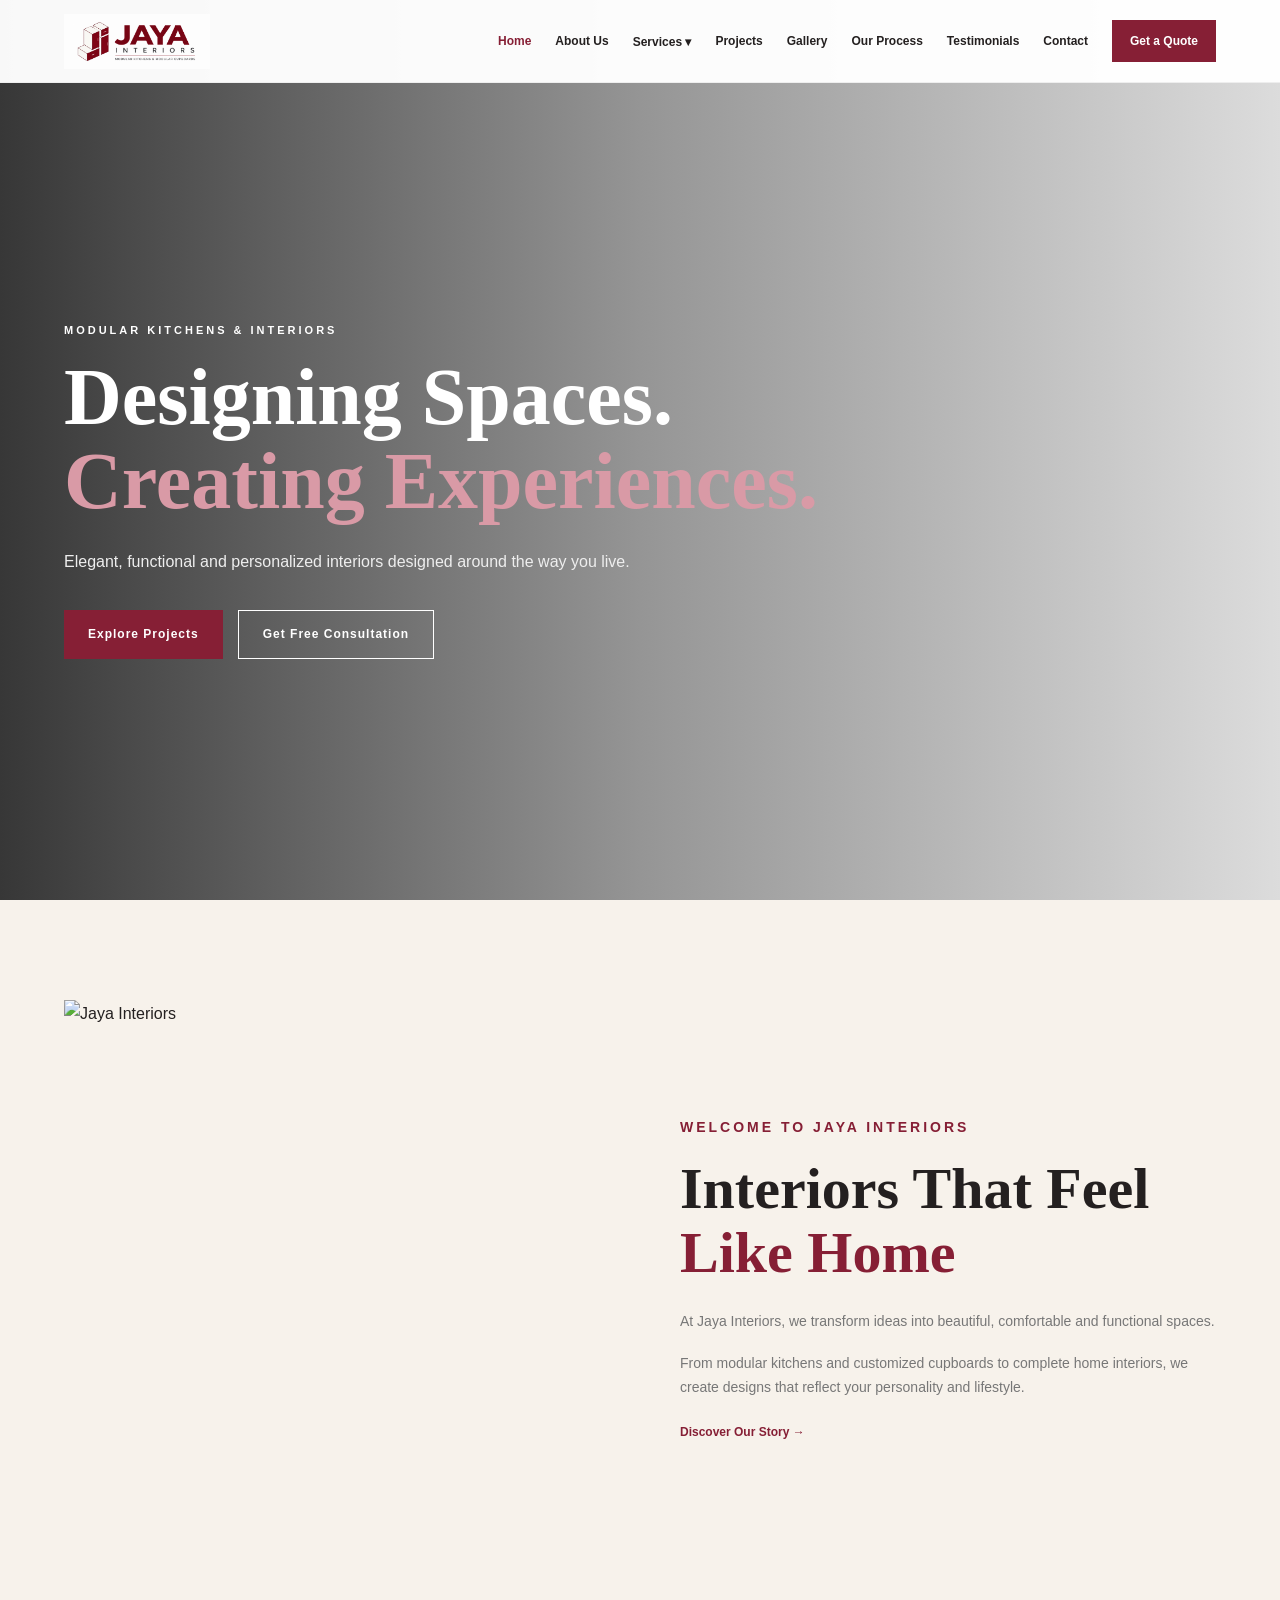
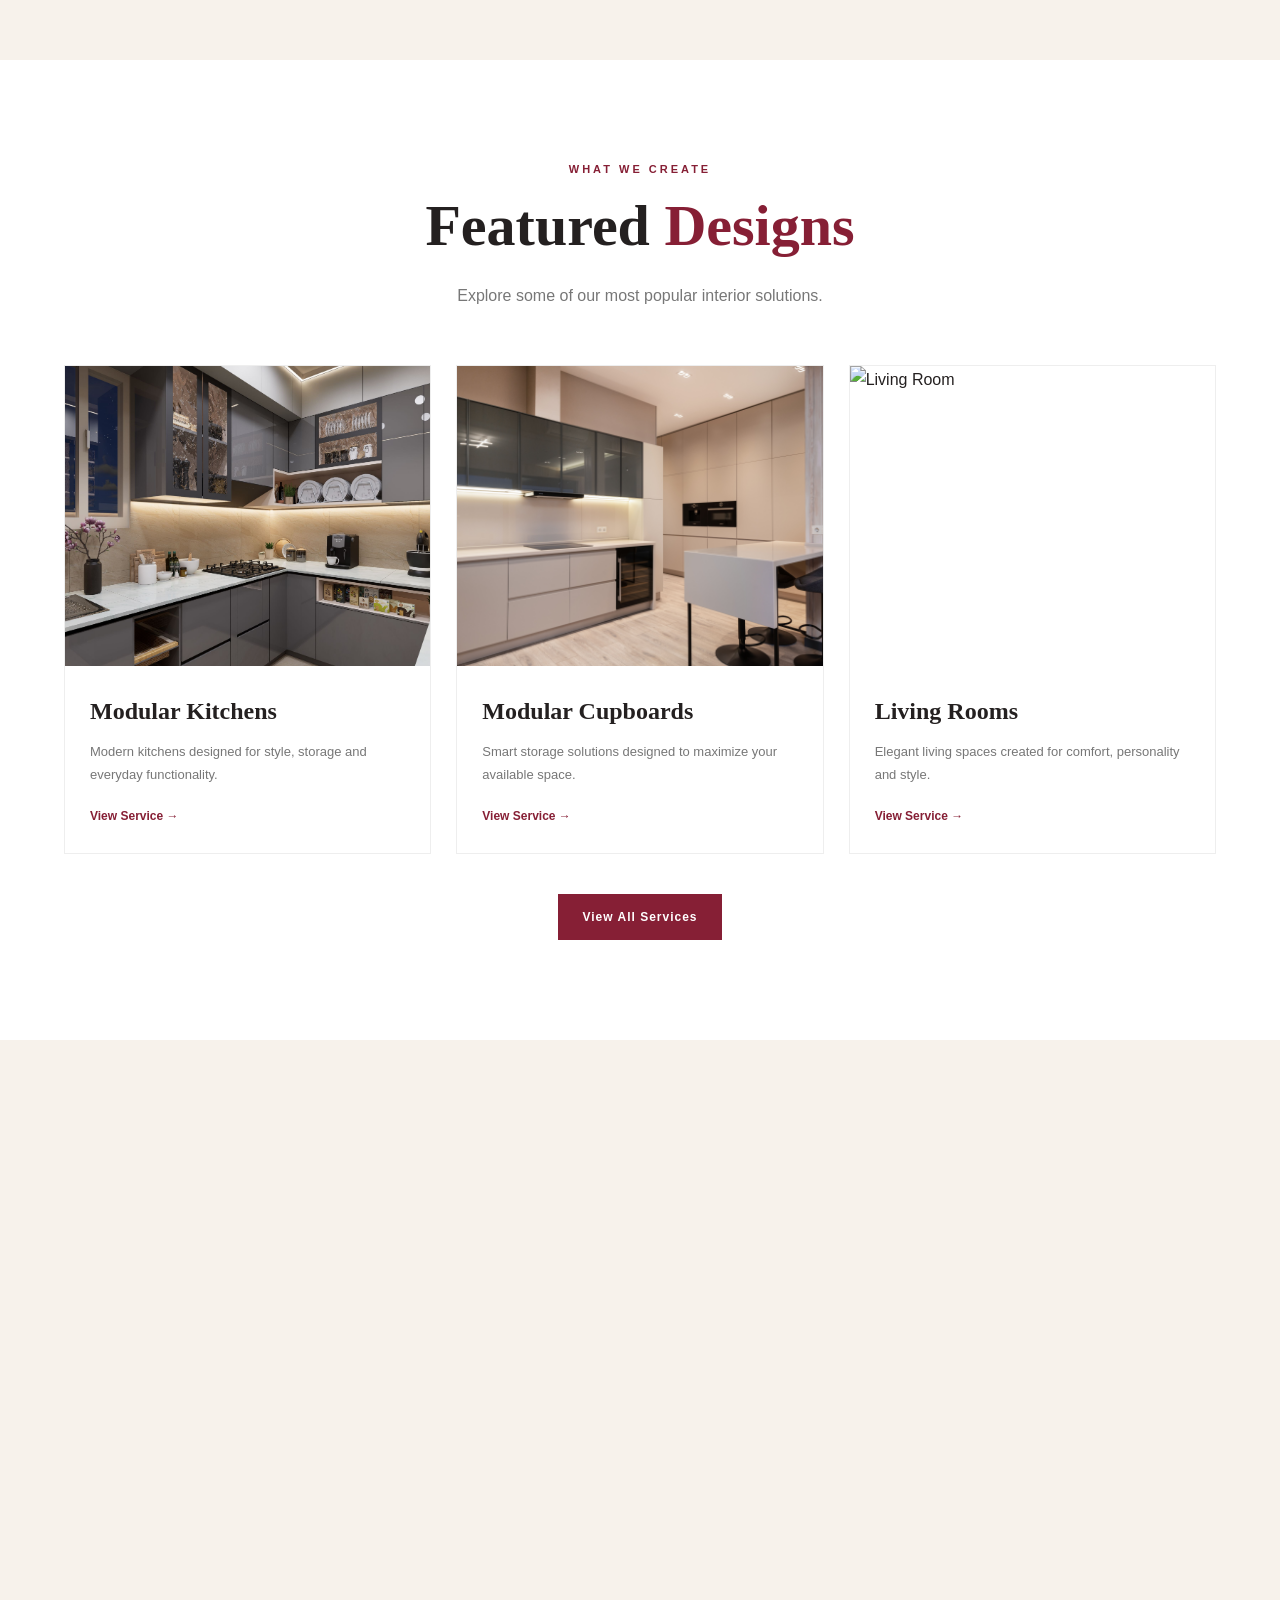
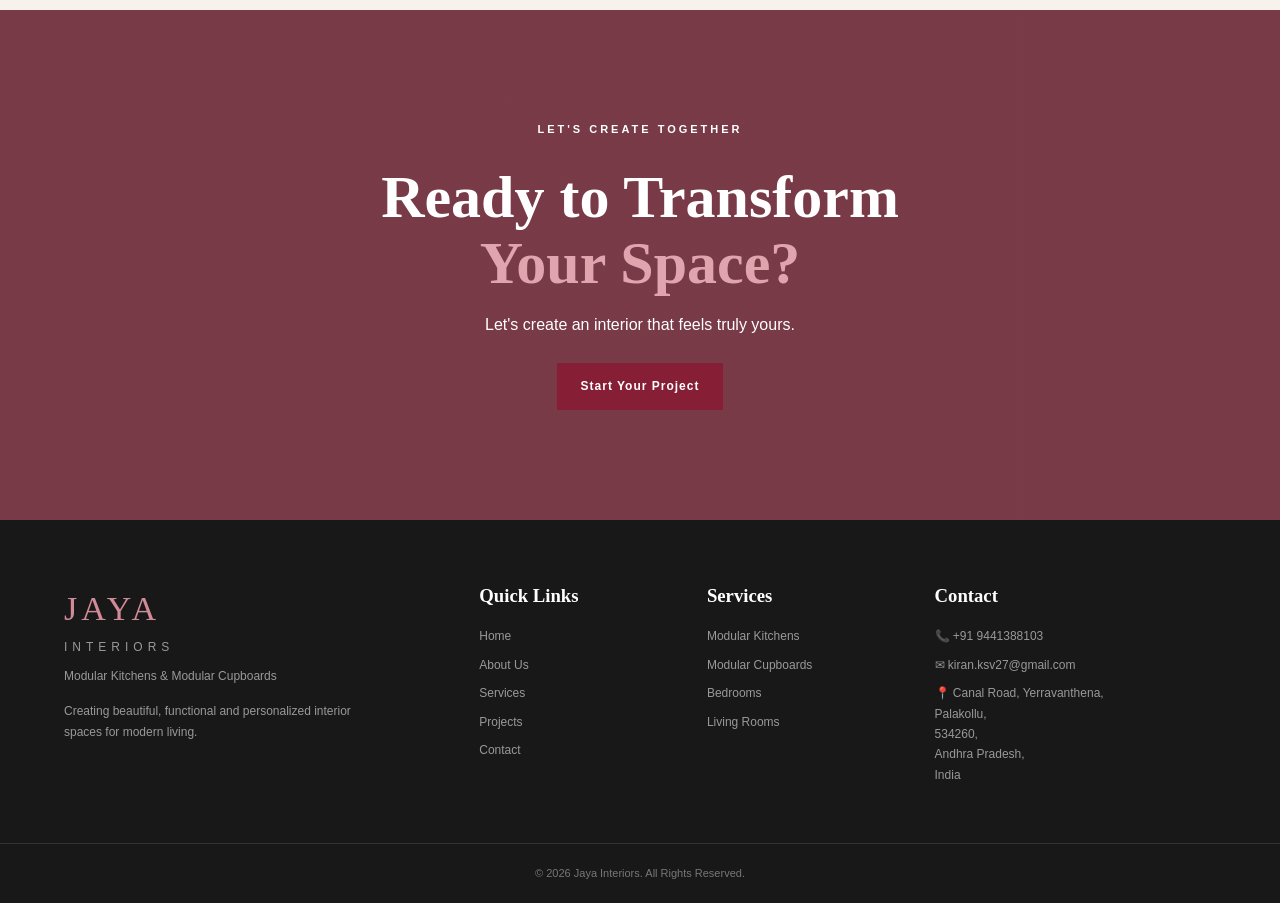
==== index.html @ 392b56a0 "Initial Jaya Interiors website" ====
<!DOCTYPE html>
<html lang="en">
<head>
    <meta charset="UTF-8">
    <meta name="viewport" content="width=device-width, initial-scale=1.0">

    <title>Jaya Interiors | Home</title>

    <link rel="stylesheet" href="css/style.css">
</head>
<body>

<!-- HEADER -->

<header class="header">

    <div class="container nav-container">
        <!-- <a href="index.html" class="logo">
            <span>JAYA</span>
            <small>INTERIORS</small>
        </a> -->
        <a href="index.html" class="logo">
    <img src="images/logo.png" alt="Jaya Interiors Logo">
</a>

        <nav class="navbar" id="navbar">

            <a href="index.html" class="active">Home</a>
            <a href="about.html">About Us</a>

            <div class="dropdown">

                <a href="services.html">
                    Services ▾
                </a>

                <div class="dropdown-menu">

                    <a href="services.html#kitchen">Modular Kitchens</a>
                    <a href="services.html#cupboards">Modular Cupboards</a>
                    <a href="services.html#bedroom">Bedroom Interiors</a>
                    <a href="services.html#living">Living Room</a>
                    <a href="services.html#office">Office Interiors</a>

                </div>

            </div>

            <a href="projects.html">Projects</a>
            <a href="gallery.html">Gallery</a>
            <a href="process.html">Our Process</a>
            <a href="testimonials.html">Testimonials</a>
            <a href="contact.html">Contact</a>

            <a href="contact.html" class="quote-btn">
                Get a Quote
            </a>

        </nav>

        <button class="menu-toggle" id="menuToggle">
            ☰
        </button>

    </div>

</header>


<!-- HERO -->

<section class="hero">

    <div class="hero-overlay"></div>

    <div class="container hero-content">

        <p class="eyebrow">
            MODULAR KITCHENS & INTERIORS
        </p>

        <h1>
            Designing Spaces.<br>
            <span>Creating Experiences.</span>
        </h1>

        <p class="hero-text">
            Elegant, functional and personalized interiors
            designed around the way you live.
        </p>

        <div class="buttons">

            <a href="projects.html" class="btn primary">
                Explore Projects
            </a>

            <a href="contact.html" class="btn outline">
                Get Free Consultation
            </a>

        </div>

    </div>

</section>


<!-- INTRODUCTION -->

<section class="section cream">

    <div class="container two-column">

        <div class="image-box reveal">

            <img
                src="https://images.unsplash.com/photo-1600607687920-4e2a09cf159d?auto=format&fit=crop&w=1000&q=80"
                alt="Jaya Interiors">

        </div>

        <div class="content reveal">

            <p class="eyebrow dark">
                WELCOME TO JAYA INTERIORS
            </p>

            <h2>
                Interiors That Feel <span>Like Home</span>
            </h2>

            <p>
                At Jaya Interiors, we transform ideas into beautiful,
                comfortable and functional spaces.
            </p>

            <p>
                From modular kitchens and customized cupboards to
                complete home interiors, we create designs that reflect
                your personality and lifestyle.
            </p>

            <a href="about.html" class="text-link">
                Discover Our Story →
            </a>

        </div>

    </div>

</section>


<!-- FEATURED DESIGNS -->

<section class="section">

    <div class="container">

        <div class="section-heading reveal">

            <p class="eyebrow dark">
                WHAT WE CREATE
            </p>

            <h2>
                Featured <span>Designs</span>
            </h2>

            <p>
                Explore some of our most popular interior solutions.
            </p>

        </div>


        <div class="cards-3">


            <div class="design-card reveal">

                <img
                    src="/images/modular kitchen.jpg"
                    alt="Modular Kitchen">

                <div class="card-content">

                    <h3>Modular Kitchens</h3>

                    <p>
                        Modern kitchens designed for style,
                        storage and everyday functionality.
                    </p>

                    <a href="services.html#kitchen">
                        View Service →
                    </a>

                </div>

            </div>


            <div class="design-card reveal">

                <img
                    src="/images/Modular Cupboards.jpg"
                    alt="Modular Cupboards">

                <div class="card-content">

                    <h3>Modular Cupboards</h3>

                    <p>
                        Smart storage solutions designed to
                        maximize your available space.
                    </p>

                    <a href="services.html#cupboards">
                        View Service →
                    </a>

                </div>

            </div>


            <div class="design-card reveal">

                <img
                    src="https://images.unsplash.com/photo-1600210492486-724fe5c67fb0?auto=format&fit=crop&w=1000&q=80"
                    alt="Living Room">

                <div class="card-content">

                    <h3>Living Rooms</h3>

                    <p>
                        Elegant living spaces created for
                        comfort, personality and style.
                    </p>

                    <a href="services.html#living">
                        View Service →
                    </a>

                </div>

            </div>

        </div>

        <div class="center-button">

            <a href="services.html" class="btn primary">
                View All Services
            </a>

        </div>

    </div>

</section>


<!-- WHY US -->

<section class="section cream">

    <div class="container">

        <div class="section-heading reveal">

            <p class="eyebrow dark">
                WHY CHOOSE US
            </p>

            <h2>
                Why <span>Jaya Interiors?</span>
            </h2>

        </div>


        <div class="features-4">

            <div class="feature reveal">
                <div class="feature-icon">✦</div>
                <h3>Personalized Design</h3>
                <p>
                    Every design is created according to
                    your needs and lifestyle.
                </p>
            </div>

            <div class="feature reveal">
                <div class="feature-icon">◆</div>
                <h3>Quality Craftsmanship</h3>
                <p>
                    We focus on quality materials and
                    detailed finishing.
                </p>
            </div>

            <div class="feature reveal">
                <div class="feature-icon">◇</div>
                <h3>Smart Planning</h3>
                <p>
                    We make the best possible use of
                    every corner.
                </p>
            </div>

            <div class="feature reveal">
                <div class="feature-icon">✓</div>
                <h3>Customer Satisfaction</h3>
                <p>
                    Your vision and satisfaction are
                    always our priority.
                </p>
            </div>

        </div>

    </div>

</section>


<!-- CTA -->

<section class="cta">

    <div class="container cta-content">

        <p class="eyebrow">
            LET'S CREATE TOGETHER
        </p>

        <h2>
            Ready to Transform<br>
            <span>Your Space?</span>
        </h2>

        <p>
            Let's create an interior that feels truly yours.
        </p>

        <a href="contact.html" class="btn primary">
            Start Your Project
        </a>

    </div>

</section>


<!-- FOOTER -->

<footer class="footer">

    <div class="container footer-grid">

        <div>

            <div class="footer-logo">
                JAYA
            </div>

            <p class="footer-logo-sub">
                INTERIORS
            </p>

            <p>
                Modular Kitchens & Modular Cupboards
            </p>

            <p class="footer-about">
                Creating beautiful, functional and personalized
                interior spaces for modern living.
            </p>

        </div>


        <div>

            <h3>Quick Links</h3>

            <a href="index.html">Home</a>
            <a href="about.html">About Us</a>
            <a href="services.html">Services</a>
            <a href="projects.html">Projects</a>
            <a href="contact.html">Contact</a>

        </div>


        <div>

            <h3>Services</h3>

            <a href="services.html#kitchen">Modular Kitchens</a>
            <a href="services.html#cupboards">Modular Cupboards</a>
            <a href="services.html#bedroom">Bedrooms</a>
            <a href="services.html#living">Living Rooms</a>

        </div>


        <div>

            <h3>Contact</h3>

            <p>📞 +91 9441388103</p>
            <p>✉ kiran.ksv27@gmail.com</p>
            <p>📍 Canal Road, Yerravanthena,<br>Palakollu,<br>534260,<br>Andhra Pradesh, <br>India</p>

        </div>

    </div>


    <div class="copyright">

        © <span class="year"></span> Jaya Interiors.
        All Rights Reserved.

    </div>

</footer>


<script src="js/script.js"></script>

</body>
</html>
---- css/style.css ----
/* =========================
   RESET
========================= */

* {
    margin: 0;
    padding: 0;
    box-sizing: border-box;
}

html {
    scroll-behavior: smooth;
}

body {
    font-family: Arial, sans-serif;
    color: #242020;
    background: #fff;
    line-height: 1.7;
}

img {
    width: 100%;
    display: block;
}

a {
    text-decoration: none;
    color: inherit;
}

.container {
    width: min(1180px, 90%);
    margin: auto;
}


/* =========================
   COLORS
========================= */

:root {
    --burgundy: #861f35;
    --dark-burgundy: #651426;
    --cream: #f7f2eb;
    --dark: #1b1b1b;
    --gray: #777;
    --white: #fff;
}


/* =========================
   HEADER
========================= */

.header {
    position: fixed;
    top: 0;
    left: 0;

    width: 100%;

    z-index: 1000;

    background: rgba(255,255,255,.97);

    border-bottom: 1px solid #eee;

    transition: .3s;
}

.header.scrolled {
    box-shadow: 0 5px 25px rgba(0,0,0,.1);
}

.nav-container {
    height: 82px;

    display: flex;
    align-items: center;
    justify-content: space-between;
}


/* LOGO */

/* .logo {
    display: flex;
    flex-direction: column;

    line-height: 1;
}

.logo span {
    font-family: Georgia, serif;

    font-size: 29px;

    font-weight: bold;

    letter-spacing: 3px;

    color: var(--burgundy);
}

.logo small {
    font-size: 9px;

    letter-spacing: 6px;

    color: #444;

    margin-top: 5px;
} */
 .logo img {
    width: 180px;
    height: 55px;
    object-fit: contain;
    object-position: left center;
}


/* NAV */


.navbar {
    display: flex;

    align-items: center;

    gap: 24px;
}

.navbar > a,
.dropdown > a {
    font-size: 12px;

    font-weight: 600;

    position: relative;
}

.navbar > a:hover,
.dropdown > a:hover,
.navbar .active {
    color: var(--burgundy);
}


/* DROPDOWN */

.dropdown {
    position: relative;
}

.dropdown-menu {
    position: absolute;

    top: 25px;

    left: -15px;

    width: 220px;

    background: white;

    padding: 12px;

    box-shadow: 0 10px 30px rgba(0,0,0,.12);

    display: none;
}

.dropdown:hover .dropdown-menu {
    display: block;
}

.dropdown-menu a {
    display: block;

    padding: 9px;

    font-size: 12px;
}

.dropdown-menu a:hover {
    color: var(--burgundy);

    background: var(--cream);
}


/* QUOTE */

.quote-btn {
    background: var(--burgundy);

    color: white !important;

    padding: 11px 18px;

    transition: .3s;
}

.quote-btn:hover {
    background: var(--dark-burgundy);
}


/* MOBILE */

.menu-toggle {
    display: none;

    border: none;

    background: none;

    font-size: 27px;

    color: var(--burgundy);

    cursor: pointer;
}


/* =========================
   HERO
========================= */

.hero {
    height: 100vh;

    min-height: 650px;

    position: relative;

    display: flex;

    align-items: center;

    background:
        url("https://images.unsplash.com/photo-1600210492486-724fe5c67fb0?auto=format&fit=crop&w=2000&q=85")
        center/cover;
}

.hero-overlay {
    position: absolute;

    inset: 0;

    background:
        linear-gradient(
            90deg,
            rgba(20,20,20,.85),
            rgba(20,20,20,.45),
            rgba(20,20,20,.15)
        );
}

.hero-content {
    position: relative;

    color: white;

    padding-top: 80px;
}

.eyebrow {
    font-size: 11px;

    font-weight: bold;

    letter-spacing: 3px;

    margin-bottom: 15px;
}

.eyebrow.dark {
    color: var(--burgundy);
}

.hero h1 {
    font-family: Georgia, serif;

    font-size: clamp(45px,7vw,80px);

    line-height: 1.05;
}

.hero h1 span,
h1 span,
h2 span {
    color: var(--burgundy);
}

.hero h1 span {
    color: #d99aa6;
}

.hero-text {
    max-width: 600px;

    margin: 25px 0 35px;

    color: #eee;
}


/* =========================
   BUTTONS
========================= */

.buttons {
    display: flex;

    gap: 15px;

    flex-wrap: wrap;
}

.btn {
    display: inline-flex;

    align-items: center;

    justify-content: center;

    padding: 13px 24px;

    font-size: 12px;

    font-weight: bold;

    letter-spacing: 1px;

    transition: .3s;
}

.btn.primary {
    background: var(--burgundy);

    color: white;
}

.btn.primary:hover {
    background: var(--dark-burgundy);

    transform: translateY(-3px);
}

.btn.outline {
    border: 1px solid white;

    color: white;
}

.btn.outline:hover {
    background: white;

    color: var(--dark);
}


/* =========================
   SECTIONS
========================= */

.section {
    padding: 100px 0;
}

.cream {
    background: var(--cream);
}

.two-column {
    display: grid;

    grid-template-columns: 1fr 1fr;

    gap: 80px;

    align-items: center;
}

.image-box img {
    height: 560px;

    object-fit: cover;
}

.content h2,
.section-heading h2 {
    font-family: Georgia, serif;

    font-size: clamp(38px,5vw,58px);

    line-height: 1.1;

    margin-bottom: 25px;
}

.content p {
    color: var(--gray);

    font-size: 14px;

    margin-bottom: 18px;
}

.text-link {
    color: var(--burgundy);

    font-size: 12px;

    font-weight: bold;
}

.section-heading {
    text-align: center;

    max-width: 650px;

    margin: auto auto 55px;
}

.section-heading > p:last-child {
    color: var(--gray);
}


/* =========================
   CARDS
========================= */

.cards-3 {
    display: grid;

    grid-template-columns: repeat(3,1fr);

    gap: 25px;
}

.design-card {
    background: white;

    border: 1px solid #eee;

    overflow: hidden;

    transition: .4s;
}

.design-card:hover {
    transform: translateY(-8px);

    box-shadow: 0 15px 40px rgba(0,0,0,.1);
}

.design-card img {
    height: 300px;

    object-fit: cover;

    transition: .5s;
}

.design-card:hover img {
    transform: scale(1.05);
}

.card-content {
    padding: 25px;
}

.card-content h3 {
    font-family: Georgia, serif;

    font-size: 24px;

    margin-bottom: 10px;
}

.card-content p {
    color: var(--gray);

    font-size: 13px;

    margin-bottom: 15px;
}

.card-content a {
    color: var(--burgundy);

    font-size: 12px;

    font-weight: bold;
}

.center-button {
    text-align: center;

    margin-top: 40px;
}


/* =========================
   FEATURES
========================= */

.features-4 {
    display: grid;

    grid-template-columns: repeat(4,1fr);

    gap: 25px;
}

.feature {
    text-align: center;

    padding: 30px 20px;

    background: white;
}

.feature-icon {
    width: 55px;
    height: 55px;

    margin: auto auto 20px;

    background: var(--burgundy);

    color: white;

    display: flex;

    align-items: center;

    justify-content: center;
}

.feature h3 {
    font-family: Georgia, serif;

    margin-bottom: 10px;
}

.feature p {
    color: var(--gray);

    font-size: 12px;
}


/* =========================
   CTA
========================= */

.cta {
    padding: 110px 0;

    text-align: center;

    color: white;

    background:
        linear-gradient(
            rgba(90,15,30,.82),
            rgba(90,15,30,.82)
        ),
        url("https://images.unsplash.com/photo-1600607687939-ce8a6c25118c?auto=format&fit=crop&w=2000&q=80")
        center/cover;
}

.cta h2 {
    font-family: Georgia, serif;

    font-size: clamp(38px,5vw,60px);

    line-height: 1.1;

    margin-bottom: 15px;
}

.cta h2 span {
    color: #e0a4ae;
}

.cta p {
    margin-bottom: 25px;
}


/* =========================
   PAGE HERO
========================= */

.page-hero {
    padding: 170px 0 90px;

    background: var(--cream);

    text-align: center;
}

.page-hero h1 {
    font-family: Georgia, serif;

    font-size: clamp(45px,6vw,70px);

    line-height: 1.1;

    margin-bottom: 15px;
}

.page-hero p:last-child {
    color: var(--gray);
}


/* =========================
   INFO CARDS
========================= */

.info-card {
    background: white;

    padding: 40px;

    border-top: 3px solid var(--burgundy);
}

.info-card h3 {
    font-family: Georgia, serif;

    font-size: 25px;

    margin-bottom: 15px;
}

.info-card p {
    color: var(--gray);

    font-size: 13px;
}


/* =========================
   DARK SECTION
========================= */

.dark-section {
    padding: 100px 0;

    background: var(--dark);

    color: white;
}

.center-content {
    text-align: center;
}

.center-content h2 {
    font-family: Georgia, serif;

    font-size: clamp(35px,5vw,55px);

    margin-bottom: 20px;
}

.center-content p {
    margin-bottom: 25px;

    color: #bbb;
}


/* =========================
   SERVICES
========================= */

.service-detail {
    display: grid;

    grid-template-columns: 1fr 1fr;

    gap: 70px;

    align-items: center;

    margin-bottom: 100px;
}

.service-detail.reverse img {
    order: 2;
}

.service-detail img {
    height: 450px;

    object-fit: cover;
}

.service-detail h2 {
    font-family: Georgia, serif;

    font-size: 48px;

    margin-bottom: 20px;
}

.service-detail p {
    color: var(--gray);

    font-size: 14px;
}

.service-detail ul {
    margin-top: 20px;

    padding-left: 20px;

    color: #555;

    font-size: 13px;
}


/* =========================
   PROJECTS
========================= */

.filter-buttons {
    display: flex;

    justify-content: center;

    gap: 10px;

    flex-wrap: wrap;

    margin-bottom: 45px;
}

.filter {
    border: 1px solid #ddd;

    background: white;

    padding: 10px 20px;

    cursor: pointer;

    font-size: 12px;
}

.filter.active,
.filter:hover {
    background: var(--burgundy);

    color: white;

    border-color: var(--burgundy);
}

.project-grid {
    display: grid;

    grid-template-columns: repeat(3,1fr);

    gap: 25px;
}

.project-card {
    border: 1px solid #eee;

    background: white;

    overflow: hidden;

    transition: .3s;
}

.project-card:hover {
    transform: translateY(-5px);

    box-shadow: 0 15px 30px rgba(0,0,0,.1);
}

.project-card img {
    height: 300px;

    object-fit: cover;
}

.project-card div {
    padding: 20px;
}

.project-card h3 {
    font-family: Georgia, serif;

    margin-bottom: 5px;
}

.project-card p {
    color: var(--gray);

    font-size: 12px;
}


/* =========================
   GALLERY
========================= */

.gallery-grid {
    columns: 3 300px;

    column-gap: 20px;
}

.gallery-image {
    width: 100%;

    margin-bottom: 20px;

    cursor: pointer;

    break-inside: avoid;

    transition: .3s;
}

.gallery-image:hover {
    transform: scale(.98);
}


/* LIGHTBOX */

.lightbox {
    position: fixed;

    inset: 0;

    background: rgba(0,0,0,.9);

    display: none;

    align-items: center;

    justify-content: center;

    z-index: 2000;

    padding: 30px;
}

.lightbox.show {
    display: flex;
}

.lightbox img {
    max-width: 90%;

    max-height: 85vh;

    width: auto;
}

.close-lightbox {
    position: absolute;

    top: 20px;

    right: 35px;

    color: white;

    font-size: 45px;

    cursor: pointer;
}


/* =========================
   PROCESS
========================= */

.process-grid {
    display: grid;

    grid-template-columns: repeat(3,1fr);

    gap: 25px;
}

.process-card {
    background: white;

    padding: 35px;

    border-top: 3px solid var(--burgundy);

    position: relative;
}

.process-card span {
    color: var(--burgundy);

    font-size: 30px;

    font-weight: bold;
}

.process-card h3 {
    font-family: Georgia, serif;

    font-size: 25px;

    margin: 10px 0;
}

.process-card p {
    color: var(--gray);

    font-size: 13px;
}


/* =========================
   TESTIMONIALS
========================= */

.testimonials-grid {
    display: grid;

    grid-template-columns: repeat(2,1fr);

    gap: 25px;
}

.testimonial {
    padding: 35px;

    background: var(--cream);

    border-left: 4px solid var(--burgundy);
}

.stars {
    color: var(--burgundy);

    letter-spacing: 3px;

    margin-bottom: 15px;
}

.testimonial p {
    color: #555;

    font-size: 14px;

    margin-bottom: 20px;
}

.testimonial h3 {
    font-family: Georgia, serif;

    font-size: 17px;
}

.testimonial span {
    color: var(--gray);

    font-size: 11px;
} 


/* =========================
   CONTACT
========================= */

.contact-grid {
    display: grid;

    grid-template-columns: 1fr 1fr;

    gap: 70px;
}

.contact-info h2 {
    font-family: Georgia, serif;

    font-size: 50px;

    line-height: 1.1;

    margin-bottom: 20px;
}

.contact-info > p {
    color: var(--gray);

    font-size: 14px;
}

.contact-item {
    display: flex;

    gap: 15px;

    align-items: center;

    margin-top: 25px;
}

.contact-icon {
    width: 45px;
    height: 45px;

    background: var(--burgundy);

    color: white;

    display: flex;

    align-items: center;

    justify-content: center;
}

.contact-item h3 {
    font-size: 14px;
}

.contact-item p,
.contact-item a {
    color: var(--gray);

    font-size: 13px;
}

.whatsapp-btn {
    display: inline-block;

    margin-top: 30px;

    padding: 13px 22px;

    background: #218c54;

    color: white;

    font-size: 12px;

    font-weight: bold;
}


/* FORM */

.contact-form {
    background: var(--cream);

    padding: 35px;
}

.contact-form h3 {
    font-family: Georgia, serif;

    font-size: 28px;

    margin-bottom: 25px;
}

.form-group {
    margin-bottom: 17px;
}

.form-group label {
    display: block;

    font-size: 11px;

    font-weight: bold;

    margin-bottom: 5px;
}

.form-group input,
.form-group select,
.form-group textarea {
    width: 100%;

    padding: 12px 14px;

    border: 1px solid #ddd;

    background: white;

    font-family: inherit;

    outline: none;
}

.form-group input:focus,
.form-group select:focus,
.form-group textarea:focus {
    border-color: var(--burgundy);
}

.form-message {
    margin-top: 15px;

    color: var(--burgundy);

    font-size: 12px;
}


/* MAP */

.map-section iframe {
    width: 100%;

    height: 400px;

    border: 0;
}


/* =========================
   FOOTER
========================= */

.footer {
    background: #181818;

    color: white;

    padding-top: 60px;
}

.footer-grid {
    display: grid;

    grid-template-columns: 2fr 1fr 1fr 1.5fr;

    gap: 40px;

    padding-bottom: 50px;
}

.footer-logo {
    color: #d18b98;

    font-family: Georgia, serif;

    font-size: 34px;

    letter-spacing: 4px;
}

.footer-logo-sub {
    letter-spacing: 5px;

    font-size: 10px;
}

.footer-about {
    color: #999;

    font-size: 12px;

    max-width: 300px;

    margin-top: 15px;
}

.footer h3 {
    font-family: Georgia, serif;

    margin-bottom: 15px;
}

.footer a,
.footer p {
    display: block;

    color: #999;

    font-size: 12px;

    margin-bottom: 8px;
}

.footer a:hover {
    color: #d18b98;
}

.copyright {
    border-top: 1px solid #333;

    padding: 20px;

    text-align: center;

    color: #777;

    font-size: 11px;
}


/* =========================
   REVEAL
========================= */

.reveal {
    opacity: 0;

    transform: translateY(30px);

    transition: .8s;
}

.reveal.show {
    opacity: 1;

    transform: translateY(0);
}


/* =========================
   RESPONSIVE
========================= */

@media(max-width:1000px) {

    .navbar {
        position: absolute;

        top: 82px;

        left: 0;

        width: 100%;

        background: white;

        display: none;

        flex-direction: column;

        align-items: flex-start;

        padding: 25px;

        gap: 18px;

        box-shadow: 0 10px 30px rgba(0,0,0,.1);
    }

    .navbar.active {
        display: flex;
    }

    .menu-toggle {
        display: block;
    }

    .dropdown-menu {
        position: static;

        box-shadow: none;

        width: 100%;

        padding-left: 10px;
    }

    .dropdown:hover .dropdown-menu {
        display: none;
    }

    .dropdown.open .dropdown-menu {
        display: block;
    }

    .two-column,
    .service-detail,
    .contact-grid {
        grid-template-columns: 1fr;
    }

    .service-detail.reverse img {
        order: 0;
    }

    .cards-3,
    .project-grid {
        grid-template-columns: repeat(2,1fr);
    }

    .features-4 {
        grid-template-columns: repeat(2,1fr);
    }

    .process-grid {
        grid-template-columns: repeat(2,1fr);
    }

    .footer-grid {
        grid-template-columns: 1fr 1fr;
    }
}


@media(max-width:600px) {

    .nav-container {
        height: 75px;
    }

    .navbar {
        top: 75px;
    }

    .hero {
        min-height: 650px;
    }

    .hero h1 {
        font-size: 44px;
    }

    .hero-text {
        font-size: 13px;
    }

    .buttons {
        flex-direction: column;
    }

    .btn {
        width: 100%;
    }

    .section {
        padding: 70px 0;
    }

    .image-box img {
        height: 400px;
    }

    .cards-3,
    .features-4,
    .project-grid,
    .process-grid,
    .testimonials-grid {
        grid-template-columns: 1fr;
    }

    .service-detail h2,
    .contact-info h2 {
        font-size: 40px;
    }

    .service-detail img {
        height: 350px;
    }

    .footer-grid {
        grid-template-columns: 1fr;
    }

    .page-hero {
        padding: 140px 0 70px;
    }

}
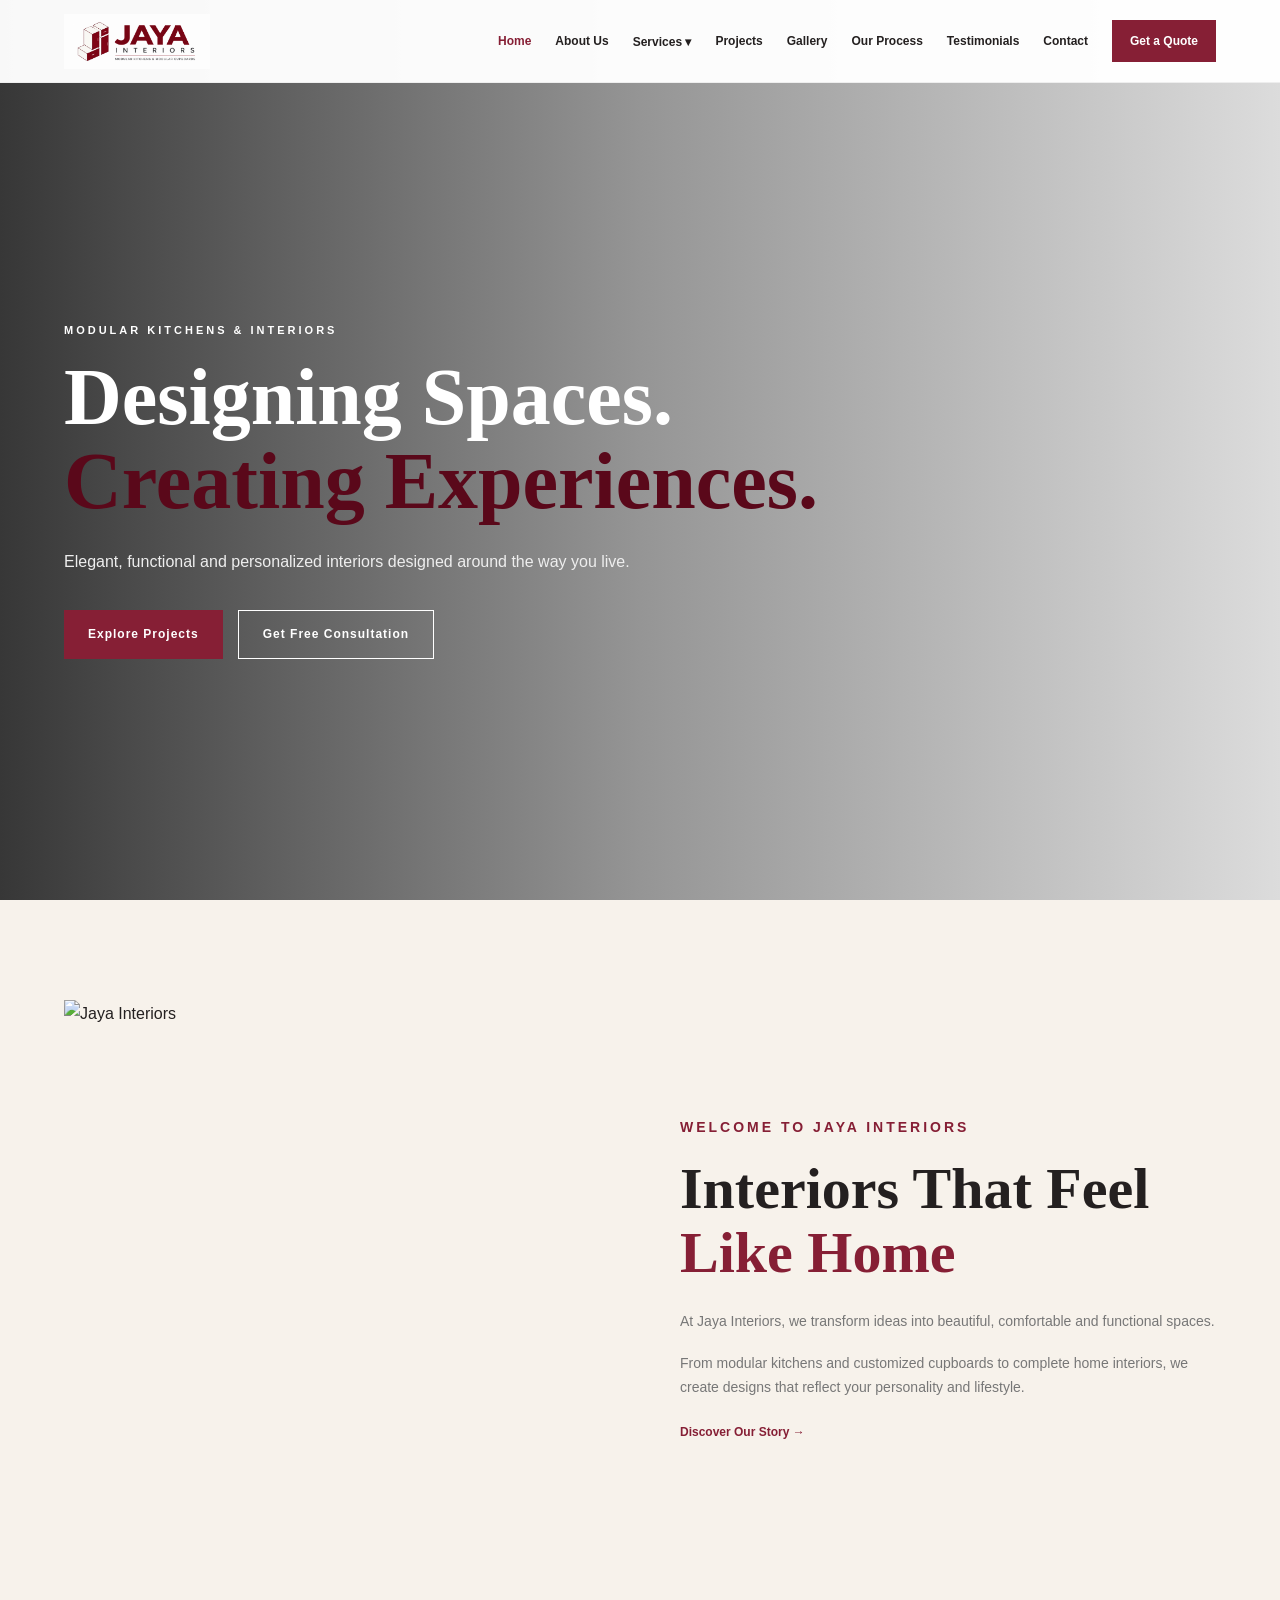
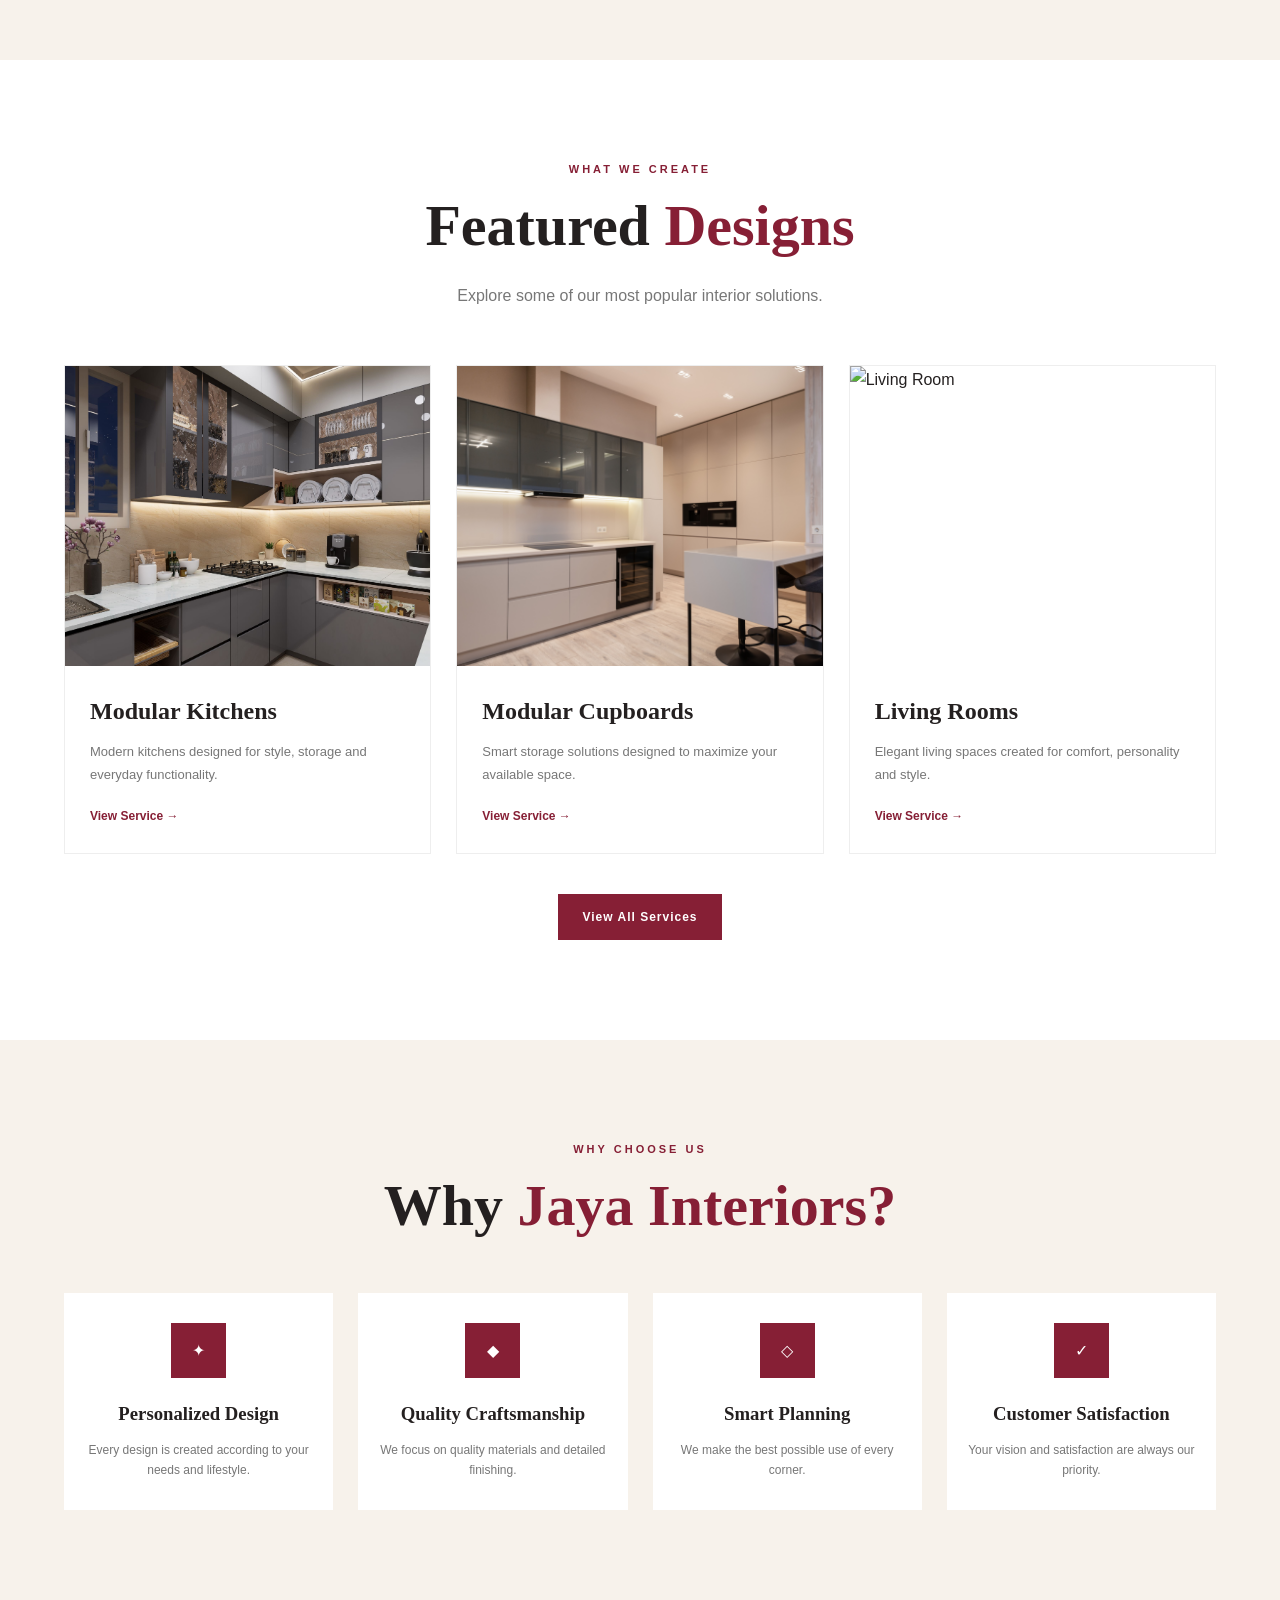
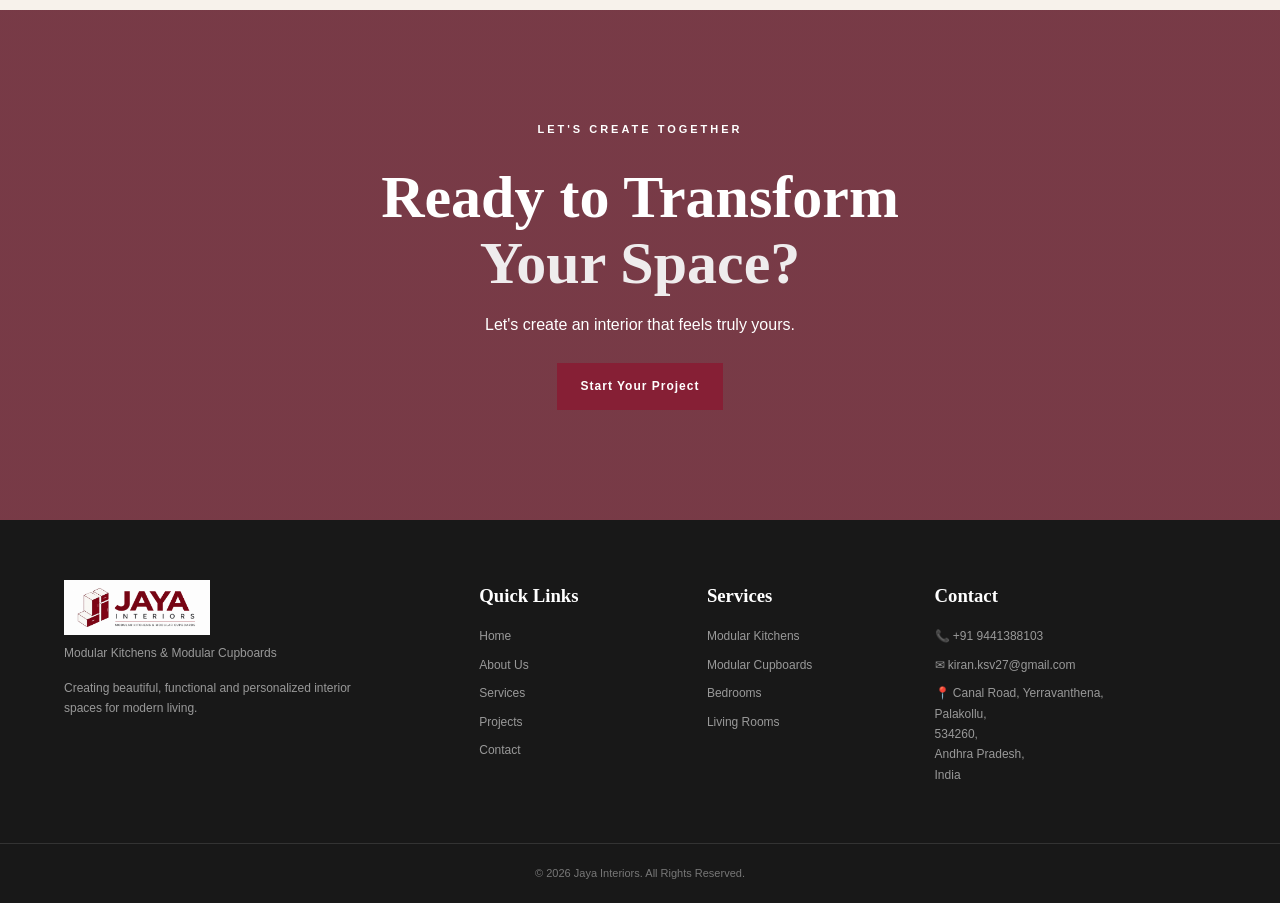
==== commit 48dd0cf6: "Updated website" ====
--- a/index.html
+++ b/index.html
@@ -365,12 +365,14 @@
         <div>
 
             <div class="footer-logo">
-                JAYA
-            </div>
-
-            <p class="footer-logo-sub">
+                <a href="index.html" class="logo">
+    <img src="images/logo.png" alt="Jaya Interiors Logo">
+</a>
+            </div>
+
+            <!-- <p class="footer-logo-sub">
                 INTERIORS
-            </p>
+            </p> -->
 
             <p>
                 Modular Kitchens & Modular Cupboards
--- a/css/style.css
+++ b/css/style.css
@@ -295,7 +295,7 @@
 }
 
 .hero h1 span {
-    color: #d99aa6;
+    color: #5a081a;
 }
 
 .hero-text {
@@ -586,7 +586,7 @@
 }
 
 .cta h2 span {
-    color: #e0a4ae;
+    color: #efeced;
 }
 
 .cta p {
